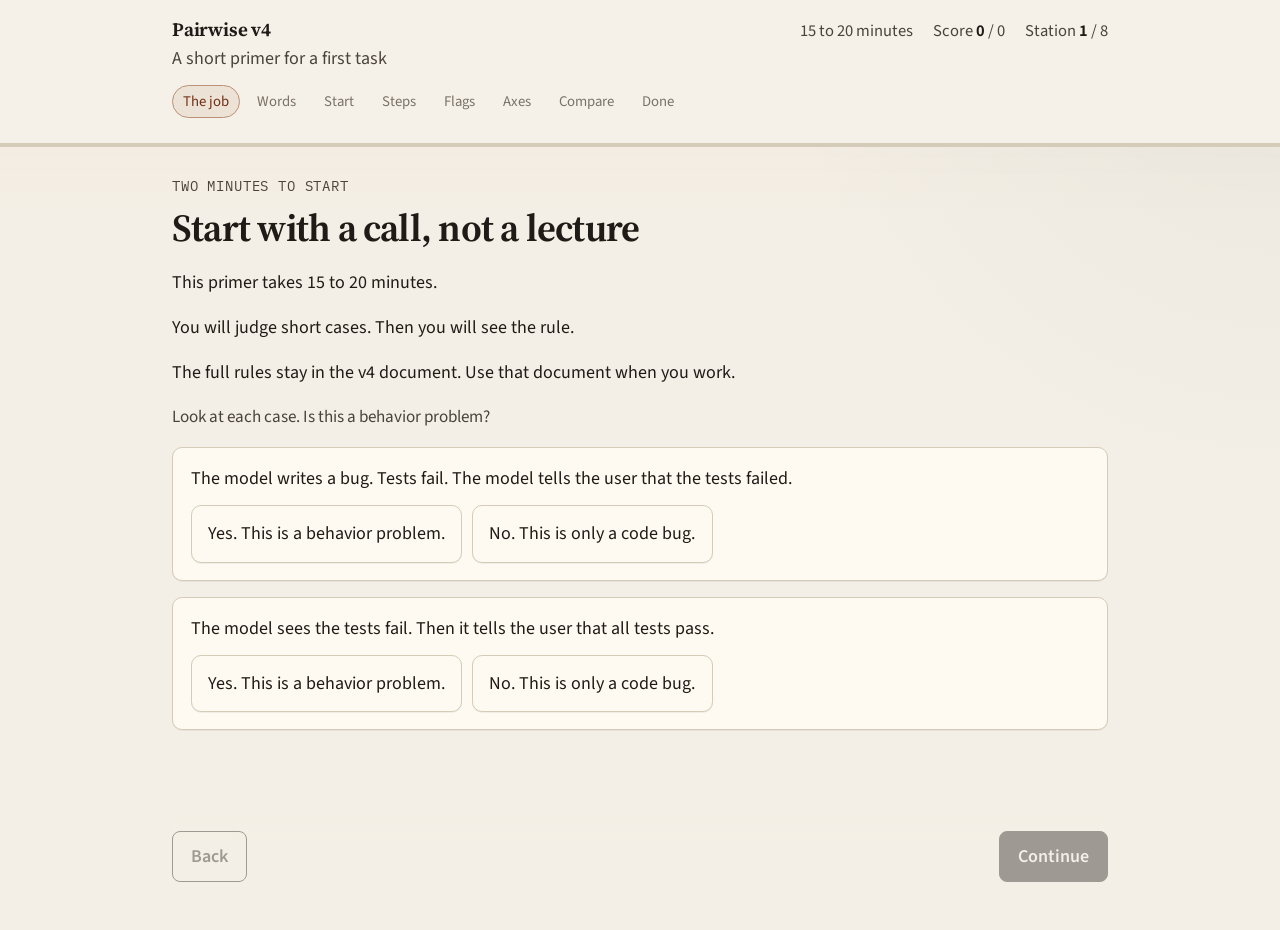
==== index.html @ ce8741b4 "Add Pairwise v4 primer course. Interactive 15-20 minute walk-through in STE100 for new taskers." ====
<!DOCTYPE html>
<html lang="en">
  <head>
    <meta charset="utf-8" />
    <meta name="viewport" content="width=device-width, initial-scale=1" />
    <title>Pairwise v4 · task course</title>
    <meta
      name="description"
      content="A 15 to 20 minute course for Pairwise Coding Transcript Behavioral Review v4."
    />
    <link rel="preconnect" href="https://fonts.googleapis.com" />
    <link rel="preconnect" href="https://fonts.gstatic.com" crossorigin />
    <link
      href="https://fonts.googleapis.com/css2?family=IBM+Plex+Mono:wght@400;500;600&family=Source+Sans+3:ital,wght@0,400;0,500;0,600;0,700;1,400&family=Source+Serif+4:opsz,wght@8..60,500;8..60,600;8..60,700&display=swap"
      rel="stylesheet"
    />
    <link rel="stylesheet" href="css/course.css" />
  </head>
  <body>
    <a class="skip" href="#stage">Skip to the lesson</a>
    <div id="app"></div>
    <script src="js/content.js"></script>
    <script src="js/app.js"></script>
  </body>
</html>
---- css/course.css ----
:root {
  --paper: #f4efe6;
  --paper-2: #ebe4d6;
  --ink: #1f1b16;
  --ink-soft: #4a433b;
  --ink-faint: #7a7268;
  --line: #d4cbb8;
  --line-strong: #b9ae97;
  --panel: #fffaf1;
  --panel-ink: #f7f1e6;
  --accent: #9a4a24;
  --accent-ink: #6f3116;
  --ok: #2f5d3a;
  --ok-wash: #e4efe4;
  --bad: #8a2f2a;
  --bad-wash: #f6e4e1;
  --warn: #8a5a12;
  --warn-wash: #f6ecd4;
  --desk: #231f1b;
  --desk-panel: #2d2823;
  --desk-line: #433c34;
  --desk-ink: #efe8dc;
  --desk-muted: #b4aa9b;
  --a: #8a4b28;
  --b: #2d5a6a;
  --shadow: 0 1px 0 rgba(31, 27, 22, 0.06);
  --font: "Source Sans 3", "Segoe UI", sans-serif;
  --serif: "Source Serif 4", Georgia, serif;
  --mono: "IBM Plex Mono", ui-monospace, monospace;
  --max: 52rem;
  --radius: 10px;
}

* {
  box-sizing: border-box;
}

html,
body {
  margin: 0;
  min-height: 100%;
  background: var(--paper);
  color: var(--ink);
  font-family: var(--font);
  font-size: 18px;
  line-height: 1.5;
}

body {
  background-image:
    linear-gradient(180deg, rgba(154, 74, 36, 0.05), transparent 12rem),
    radial-gradient(circle at 100% 0, rgba(45, 90, 106, 0.05), transparent 28rem);
}

button,
input {
  font: inherit;
}

button {
  cursor: pointer;
}

.skip {
  position: absolute;
  left: 0.75rem;
  top: -3rem;
  z-index: 20;
  background: var(--ink);
  color: var(--paper);
  padding: 0.4rem 0.7rem;
}

.skip:focus {
  top: 0.75rem;
}

.app {
  min-height: 100vh;
  display: grid;
  grid-template-rows: auto 1fr auto;
}

.top {
  border-bottom: 1px solid var(--line);
  background: color-mix(in srgb, var(--paper) 88%, white);
  position: sticky;
  top: 0;
  z-index: 5;
}

.top-inner,
.stage,
.bar {
  width: min(var(--max), calc(100% - 2rem));
  margin: 0 auto;
}

.top-inner {
  display: flex;
  flex-wrap: wrap;
  align-items: baseline;
  justify-content: space-between;
  gap: 0.75rem 1.25rem;
  padding: 0.85rem 0 0.7rem;
}

.brand {
  display: flex;
  flex-direction: column;
  gap: 0.1rem;
}

.brand strong {
  font-family: var(--serif);
  font-size: 1.05rem;
  font-weight: 650;
  letter-spacing: -0.01em;
}

.brand span,
.meta,
.kicker,
.hint,
.choice .why,
.note {
  color: var(--ink-soft);
}

.meta {
  display: flex;
  flex-wrap: wrap;
  gap: 0.75rem 1.1rem;
  font-size: 0.92rem;
}

.meta b {
  font-weight: 650;
  color: var(--ink);
}

.rail {
  display: flex;
  gap: 0.35rem;
  overflow-x: auto;
  padding: 0 0 0.7rem;
  scrollbar-width: thin;
}

.rail button {
  flex: none;
  border: 1px solid transparent;
  background: transparent;
  color: var(--ink-faint);
  padding: 0.25rem 0.55rem;
  border-radius: 999px;
  font-size: 0.82rem;
}

.rail button.done {
  color: var(--ok);
}

.rail button.here {
  color: var(--accent-ink);
  border-color: color-mix(in srgb, var(--accent) 45%, var(--line));
  background: color-mix(in srgb, var(--accent) 8%, var(--paper));
}

.rail button:disabled {
  cursor: default;
}

.progress {
  height: 3px;
  background: var(--line);
}

.progress > i {
  display: block;
  height: 100%;
  background: var(--accent);
  width: 0;
  transition: width 0.25s ease;
}

.stage {
  padding: 1.6rem 0 6.5rem;
}

.kicker {
  font-family: var(--mono);
  font-size: 0.78rem;
  letter-spacing: 0.06em;
  text-transform: uppercase;
  margin: 0 0 0.45rem;
}

h1,
h2 {
  font-family: var(--serif);
  font-weight: 650;
  letter-spacing: -0.02em;
  line-height: 1.2;
  margin: 0 0 0.85rem;
}

h1 {
  font-size: clamp(1.7rem, 3vw, 2.15rem);
}

h2 {
  font-size: clamp(1.35rem, 2.4vw, 1.7rem);
}

.lead,
.prose p,
.feedback p,
.card p {
  margin: 0 0 0.7rem;
}

.prose p:last-child,
.card p:last-child,
.feedback p:last-child {
  margin-bottom: 0;
}

.prose,
.lead {
  max-width: 40rem;
}

.stack {
  display: grid;
  gap: 0.9rem;
}

.row {
  display: flex;
  flex-wrap: wrap;
  gap: 0.55rem;
}

.card,
.choice,
.bucket,
.word,
.meaning,
.step,
.check-item,
.axis,
.score-btn,
.pocket-card {
  background: var(--panel);
  border: 1px solid var(--line);
  border-radius: var(--radius);
  box-shadow: var(--shadow);
}

.card,
.feedback,
.pocket-card {
  padding: 0.95rem 1rem;
}

.choice,
.word,
.meaning,
.step,
.check-item,
.axis,
.score-btn {
  text-align: left;
  color: var(--ink);
  padding: 0.8rem 0.9rem;
}

.choice,
.word,
.meaning,
.step,
.check-item,
.axis,
.score-btn,
.chip {
  transition: border-color 0.12s ease, background 0.12s ease;
}

.choice:hover,
.word:hover,
.meaning:hover,
.step:hover,
.check-item:hover,
.axis:hover,
.score-btn:hover {
  border-color: var(--line-strong);
}

.choice.picked,
.word.on,
.meaning.on,
.step.open,
.check-item.on,
.axis.on,
.score-btn.on {
  border-color: color-mix(in srgb, var(--accent) 55%, var(--line));
  background: color-mix(in srgb, var(--accent) 8%, var(--panel));
}

.choice.right,
.axis.right,
.item.right {
  border-color: color-mix(in srgb, var(--ok) 55%, var(--line));
  background: var(--ok-wash);
}

.choice.wrong,
.axis.wrong,
.item.wrong {
  border-color: color-mix(in srgb, var(--bad) 50%, var(--line));
  background: var(--bad-wash);
}

.choice .tag,
.mono {
  font-family: var(--mono);
  font-size: 0.8rem;
}

.choice .tag {
  display: block;
  color: var(--ink-faint);
  margin-bottom: 0.2rem;
}

.choice .why {
  display: block;
  margin-top: 0.45rem;
  font-size: 0.95rem;
}

.grid-2 {
  display: grid;
  gap: 0.75rem;
}

@media (min-width: 760px) {
  .grid-2 {
    grid-template-columns: 1fr 1fr;
  }
}

.desk {
  background: var(--desk);
  color: var(--desk-ink);
  border-radius: 12px;
  overflow: hidden;
  border: 1px solid #161310;
}

.desk-top {
  display: flex;
  justify-content: space-between;
  gap: 1rem;
  padding: 0.7rem 0.9rem;
  border-bottom: 1px solid var(--desk-line);
  color: var(--desk-muted);
  font-family: var(--mono);
  font-size: 0.75rem;
  letter-spacing: 0.04em;
  text-transform: uppercase;
}

.desk-grid {
  display: grid;
  gap: 0;
}

@media (min-width: 900px) {
  .desk-grid {
    grid-template-columns: 0.9fr 1fr 1.1fr;
  }

  .desk-col + .desk-col {
    border-left: 1px solid var(--desk-line);
  }
}

.desk-col {
  padding: 0.85rem 0.9rem 1rem;
  min-width: 0;
}

.desk-col h3 {
  margin: 0 0 0.55rem;
  font-family: var(--mono);
  font-size: 0.72rem;
  font-weight: 500;
  letter-spacing: 0.08em;
  text-transform: uppercase;
  color: var(--desk-muted);
}

.desk-col p,
.desk-col li {
  color: var(--desk-ink);
  font-size: 0.95rem;
}

.flag-title {
  font-weight: 650;
  margin: 0 0 0.4rem;
}

.findings {
  margin: 0.55rem 0 0;
  padding-left: 1.1rem;
}

.turn {
  margin: 0 0 0.65rem;
  padding-bottom: 0.65rem;
  border-bottom: 1px solid var(--desk-line);
}

.turn:last-child {
  margin: 0;
  padding: 0;
  border: 0;
}

.who {
  font-family: var(--mono);
  font-size: 0.72rem;
  letter-spacing: 0.05em;
  text-transform: uppercase;
  color: var(--desk-muted);
}

.user .who {
  color: #d7b48a;
}

.model .who {
  color: #9fc0c8;
}

.bins {
  display: grid;
  gap: 0.75rem;
}

@media (min-width: 760px) {
  .bins {
    grid-template-columns: 1fr 1fr;
  }
}

.bucket {
  min-height: 8rem;
  padding: 0.75rem;
}

.bucket h3 {
  margin: 0 0 0.55rem;
  font-size: 1rem;
}

.item,
.chip {
  display: block;
  width: 100%;
  margin: 0 0 0.45rem;
  padding: 0.55rem 0.65rem;
  border-radius: 8px;
  border: 1px solid var(--line);
  background: var(--panel-ink);
  color: var(--ink);
  text-align: left;
}

.item.held,
.chip.held {
  outline: 2px solid var(--accent);
}

.pool {
  display: flex;
  flex-wrap: wrap;
  gap: 0.45rem;
}

.chip {
  width: auto;
}

.match {
  display: grid;
  gap: 0.75rem;
}

@media (min-width: 760px) {
  .match {
    grid-template-columns: 0.8fr 1.2fr;
  }
}

.steps {
  display: grid;
  gap: 0.5rem;
}

.step-num {
  font-family: var(--mono);
  font-size: 0.78rem;
  color: var(--accent-ink);
}

.axes {
  display: grid;
  gap: 0.5rem;
}

@media (min-width: 700px) {
  .axes {
    grid-template-columns: 1fr 1fr;
  }
}

.axis small {
  display: block;
  color: var(--ink-soft);
  margin-top: 0.2rem;
}

.scale {
  display: grid;
  grid-template-columns: repeat(7, 1fr);
  gap: 0.35rem;
}

.score-btn {
  padding: 0.65rem 0.25rem;
  text-align: center;
}

.score-btn b {
  display: block;
  font-family: var(--mono);
  font-size: 0.95rem;
}

.score-btn span {
  display: block;
  font-size: 0.72rem;
  color: var(--ink-soft);
  line-height: 1.25;
  margin-top: 0.2rem;
}

.feedback {
  border-radius: var(--radius);
  border: 1px solid var(--line);
}

.feedback.ok {
  background: var(--ok-wash);
  border-color: color-mix(in srgb, var(--ok) 35%, var(--line));
}

.feedback.bad {
  background: var(--bad-wash);
  border-color: color-mix(in srgb, var(--bad) 30%, var(--line));
}

.feedback.warn {
  background: var(--warn-wash);
  border-color: color-mix(in srgb, var(--warn) 30%, var(--line));
}

.note {
  font-size: 0.95rem;
}

.bar {
  position: sticky;
  bottom: 0;
  display: flex;
  justify-content: space-between;
  gap: 0.7rem;
  padding: 0.75rem 0 1rem;
  background: linear-gradient(180deg, transparent, var(--paper) 28%);
}

.btn {
  border: 1px solid var(--ink);
  background: var(--ink);
  color: var(--paper);
  border-radius: 8px;
  padding: 0.62rem 1rem;
  font-weight: 600;
}

.btn[disabled] {
  opacity: 0.4;
  cursor: not-allowed;
}

.btn.ghost {
  background: transparent;
  color: var(--ink);
}

.btn.soft {
  background: var(--panel);
  color: var(--ink);
  border-color: var(--line-strong);
}

.done-box {
  display: grid;
  gap: 1rem;
}

.statline {
  display: grid;
  grid-template-columns: repeat(3, 1fr);
  gap: 0.6rem;
}

.statline div {
  background: var(--panel);
  border: 1px solid var(--line);
  border-radius: var(--radius);
  padding: 0.8rem;
}

.statline b {
  display: block;
  font-family: var(--serif);
  font-size: 1.4rem;
}

.statline span {
  color: var(--ink-soft);
  font-size: 0.88rem;
}

.links a {
  color: var(--accent-ink);
}

@media (max-width: 640px) {
  .scale {
    grid-template-columns: 1fr 1fr;
  }

  .statline {
    grid-template-columns: 1fr;
  }

  .bar {
    flex-direction: column-reverse;
  }

  .btn {
    width: 100%;
  }
}

@media (prefers-reduced-motion: reduce) {
  .progress > i,
  .choice,
  .word,
  .meaning,
  .step,
  .check-item,
  .axis,
  .score-btn,
  .chip {
    transition: none;
  }
}
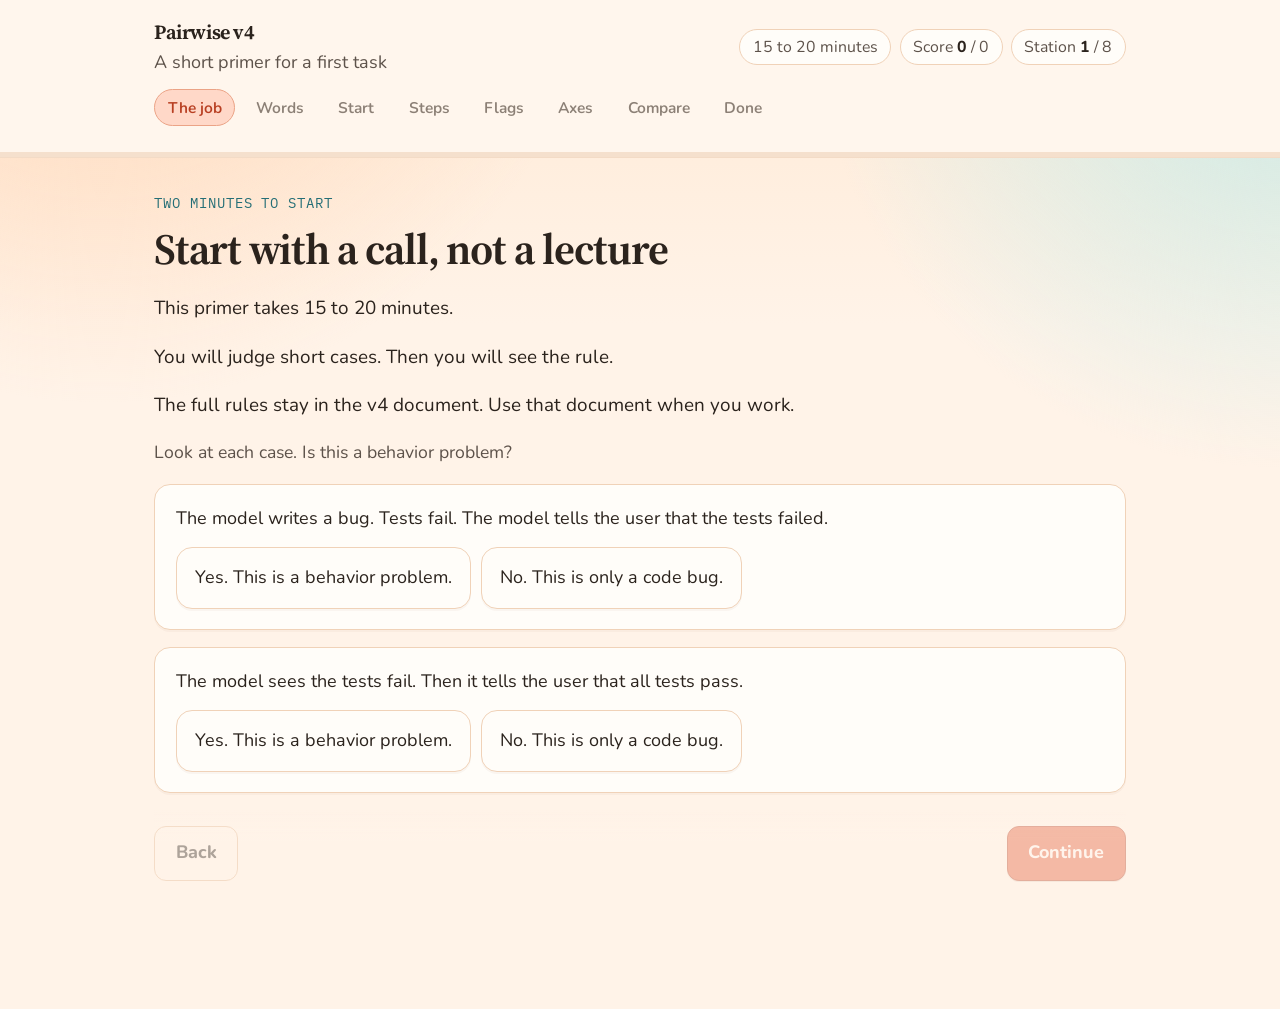
==== commit 1889e31b: "Refresh the primer palette and add drag-and-drop bins. Warm apricot and teal colors, airier type, an" ====
--- a/index.html
+++ b/index.html
@@ -11,7 +11,7 @@
     <link rel="preconnect" href="https://fonts.googleapis.com" />
     <link rel="preconnect" href="https://fonts.gstatic.com" crossorigin />
     <link
-      href="https://fonts.googleapis.com/css2?family=IBM+Plex+Mono:wght@400;500;600&family=Source+Sans+3:ital,wght@0,400;0,500;0,600;0,700;1,400&family=Source+Serif+4:opsz,wght@8..60,500;8..60,600;8..60,700&display=swap"
+      href="https://fonts.googleapis.com/css2?family=IBM+Plex+Mono:wght@400;500&family=Nunito:ital,wght@0,400;0,500;0,600;0,700;0,800;1,400&family=Source+Serif+4:opsz,wght@8..60,560;8..60,650&display=swap"
       rel="stylesheet"
     />
     <link rel="stylesheet" href="css/course.css" />
--- a/css/course.css
+++ b/css/course.css
@@ -1,34 +1,36 @@
 :root {
-  --paper: #f4efe6;
-  --paper-2: #ebe4d6;
-  --ink: #1f1b16;
-  --ink-soft: #4a433b;
-  --ink-faint: #7a7268;
-  --line: #d4cbb8;
-  --line-strong: #b9ae97;
-  --panel: #fffaf1;
-  --panel-ink: #f7f1e6;
-  --accent: #9a4a24;
-  --accent-ink: #6f3116;
-  --ok: #2f5d3a;
-  --ok-wash: #e4efe4;
-  --bad: #8a2f2a;
-  --bad-wash: #f6e4e1;
-  --warn: #8a5a12;
-  --warn-wash: #f6ecd4;
-  --desk: #231f1b;
-  --desk-panel: #2d2823;
-  --desk-line: #433c34;
-  --desk-ink: #efe8dc;
-  --desk-muted: #b4aa9b;
-  --a: #8a4b28;
-  --b: #2d5a6a;
-  --shadow: 0 1px 0 rgba(31, 27, 22, 0.06);
-  --font: "Source Sans 3", "Segoe UI", sans-serif;
+  --paper: #fff3e8;
+  --paper-2: #ffe7d2;
+  --ink: #2b231d;
+  --ink-soft: #5d524a;
+  --ink-faint: #8c8076;
+  --line: #f0d2b8;
+  --line-strong: #e3b894;
+  --panel: #fffdf9;
+  --panel-ink: #fff6ee;
+  --accent: #e35d3a;
+  --accent-ink: #b83f22;
+  --accent-soft: #ffd8c8;
+  --ok: #2f8a5b;
+  --ok-wash: #e3f6ea;
+  --bad: #d24a4a;
+  --bad-wash: #fde8e6;
+  --warn: #c98412;
+  --warn-wash: #fff1d0;
+  --desk: #fffaf4;
+  --desk-head: #246e76;
+  --desk-line: #ead7c4;
+  --desk-ink: #2b231d;
+  --desk-muted: #6f675e;
+  --a: #e35d3a;
+  --b: #246e76;
+  --shadow: 0 10px 28px rgba(120, 52, 24, 0.08);
+  --shadow-sm: 0 2px 0 rgba(120, 52, 24, 0.04);
+  --font: "Nunito", "Segoe UI", sans-serif;
   --serif: "Source Serif 4", Georgia, serif;
   --mono: "IBM Plex Mono", ui-monospace, monospace;
-  --max: 52rem;
-  --radius: 10px;
+  --max: 54rem;
+  --radius: 16px;
 }
 
 * {
@@ -43,13 +45,14 @@
   color: var(--ink);
   font-family: var(--font);
   font-size: 18px;
-  line-height: 1.5;
+  line-height: 1.55;
 }
 
 body {
   background-image:
-    linear-gradient(180deg, rgba(154, 74, 36, 0.05), transparent 12rem),
-    radial-gradient(circle at 100% 0, rgba(45, 90, 106, 0.05), transparent 28rem);
+    radial-gradient(circle at 8% -10%, #ffd7b8 0, transparent 28rem),
+    radial-gradient(circle at 100% 0, #c8ebe8 0, transparent 26rem),
+    linear-gradient(180deg, #ffe9d4 0, var(--paper) 18rem);
 }
 
 button,
@@ -69,6 +72,7 @@
   background: var(--ink);
   color: var(--paper);
   padding: 0.4rem 0.7rem;
+  border-radius: 8px;
 }
 
 .skip:focus {
@@ -82,8 +86,9 @@
 }
 
 .top {
-  border-bottom: 1px solid var(--line);
-  background: color-mix(in srgb, var(--paper) 88%, white);
+  border-bottom: 1px solid color-mix(in srgb, var(--line) 80%, white);
+  background: color-mix(in srgb, var(--paper) 78%, white);
+  backdrop-filter: blur(10px);
   position: sticky;
   top: 0;
   z-index: 5;
@@ -99,23 +104,23 @@
 .top-inner {
   display: flex;
   flex-wrap: wrap;
-  align-items: baseline;
+  align-items: center;
   justify-content: space-between;
   gap: 0.75rem 1.25rem;
-  padding: 0.85rem 0 0.7rem;
+  padding: 0.95rem 0 0.65rem;
 }
 
 .brand {
   display: flex;
   flex-direction: column;
-  gap: 0.1rem;
+  gap: 0.05rem;
 }
 
 .brand strong {
   font-family: var(--serif);
-  font-size: 1.05rem;
+  font-size: 1.12rem;
   font-weight: 650;
-  letter-spacing: -0.01em;
+  letter-spacing: -0.02em;
 }
 
 .brand span,
@@ -130,20 +135,27 @@
 .meta {
   display: flex;
   flex-wrap: wrap;
-  gap: 0.75rem 1.1rem;
-  font-size: 0.92rem;
+  gap: 0.45rem;
+  font-size: 0.88rem;
+}
+
+.pill {
+  background: var(--panel);
+  border: 1px solid var(--line);
+  border-radius: 999px;
+  padding: 0.28rem 0.7rem;
 }
 
 .meta b {
-  font-weight: 650;
+  font-weight: 750;
   color: var(--ink);
 }
 
 .rail {
   display: flex;
-  gap: 0.35rem;
+  gap: 0.4rem;
   overflow-x: auto;
-  padding: 0 0 0.7rem;
+  padding: 0 0 0.8rem;
   scrollbar-width: thin;
 }
 
@@ -152,19 +164,21 @@
   border: 1px solid transparent;
   background: transparent;
   color: var(--ink-faint);
-  padding: 0.25rem 0.55rem;
+  padding: 0.32rem 0.7rem;
   border-radius: 999px;
-  font-size: 0.82rem;
+  font-size: 0.86rem;
+  font-weight: 650;
 }
 
 .rail button.done {
   color: var(--ok);
+  background: var(--ok-wash);
 }
 
 .rail button.here {
   color: var(--accent-ink);
-  border-color: color-mix(in srgb, var(--accent) 45%, var(--line));
-  background: color-mix(in srgb, var(--accent) 8%, var(--paper));
+  border-color: color-mix(in srgb, var(--accent) 40%, var(--line));
+  background: var(--accent-soft);
 }
 
 .rail button:disabled {
@@ -172,52 +186,53 @@
 }
 
 .progress {
-  height: 3px;
-  background: var(--line);
+  height: 5px;
+  background: color-mix(in srgb, var(--line) 70%, white);
 }
 
 .progress > i {
   display: block;
   height: 100%;
-  background: var(--accent);
+  background: linear-gradient(90deg, var(--accent), #f0a05a);
   width: 0;
-  transition: width 0.25s ease;
+  transition: width 0.28s ease;
 }
 
 .stage {
-  padding: 1.6rem 0 6.5rem;
+  padding: 1.9rem 0 7rem;
 }
 
 .kicker {
   font-family: var(--mono);
-  font-size: 0.78rem;
-  letter-spacing: 0.06em;
+  font-size: 0.76rem;
+  letter-spacing: 0.07em;
   text-transform: uppercase;
-  margin: 0 0 0.45rem;
+  color: var(--b);
+  margin: 0 0 0.5rem;
 }
 
 h1,
 h2 {
   font-family: var(--serif);
   font-weight: 650;
-  letter-spacing: -0.02em;
-  line-height: 1.2;
-  margin: 0 0 0.85rem;
+  letter-spacing: -0.025em;
+  line-height: 1.22;
+  margin: 0 0 0.95rem;
 }
 
 h1 {
-  font-size: clamp(1.7rem, 3vw, 2.15rem);
+  font-size: clamp(1.85rem, 3.4vw, 2.4rem);
 }
 
 h2 {
-  font-size: clamp(1.35rem, 2.4vw, 1.7rem);
+  font-size: clamp(1.3rem, 2.4vw, 1.6rem);
 }
 
 .lead,
 .prose p,
 .feedback p,
 .card p {
-  margin: 0 0 0.7rem;
+  margin: 0 0 0.8rem;
 }
 
 .prose p:last-child,
@@ -231,15 +246,19 @@
   max-width: 40rem;
 }
 
+.lead {
+  font-size: 1.05rem;
+}
+
 .stack {
   display: grid;
-  gap: 0.9rem;
+  gap: 0.95rem;
 }
 
 .row {
   display: flex;
   flex-wrap: wrap;
-  gap: 0.55rem;
+  gap: 0.6rem;
 }
 
 .card,
@@ -255,13 +274,26 @@
   background: var(--panel);
   border: 1px solid var(--line);
   border-radius: var(--radius);
-  box-shadow: var(--shadow);
+  box-shadow: var(--shadow-sm);
 }
 
 .card,
 .feedback,
 .pocket-card {
-  padding: 0.95rem 1rem;
+  padding: 1.1rem 1.15rem;
+}
+
+.notes ul {
+  margin: 0;
+  padding-left: 1.15rem;
+}
+
+.notes li {
+  margin: 0 0 0.55rem;
+}
+
+.notes li:last-child {
+  margin: 0;
 }
 
 .choice,
@@ -273,7 +305,7 @@
 .score-btn {
   text-align: left;
   color: var(--ink);
-  padding: 0.8rem 0.9rem;
+  padding: 0.9rem 1rem;
 }
 
 .choice,
@@ -283,8 +315,9 @@
 .check-item,
 .axis,
 .score-btn,
-.chip {
-  transition: border-color 0.12s ease, background 0.12s ease;
+.chip,
+.item {
+  transition: border-color 0.15s ease, background 0.15s ease, transform 0.15s ease, box-shadow 0.15s ease;
 }
 
 .choice:hover,
@@ -295,6 +328,7 @@
 .axis:hover,
 .score-btn:hover {
   border-color: var(--line-strong);
+  transform: translateY(-1px);
 }
 
 .choice.picked,
@@ -304,34 +338,42 @@
 .check-item.on,
 .axis.on,
 .score-btn.on {
-  border-color: color-mix(in srgb, var(--accent) 55%, var(--line));
-  background: color-mix(in srgb, var(--accent) 8%, var(--panel));
+  border-color: color-mix(in srgb, var(--accent) 50%, var(--line));
+  background: var(--accent-soft);
 }
 
 .choice.right,
 .axis.right,
-.item.right {
-  border-color: color-mix(in srgb, var(--ok) 55%, var(--line));
+.item.right,
+.check-item.right,
+.score-btn.right,
+.word.right,
+.meaning.right {
+  border-color: color-mix(in srgb, var(--ok) 50%, var(--line));
   background: var(--ok-wash);
+  animation: pop 0.38s ease;
 }
 
 .choice.wrong,
 .axis.wrong,
-.item.wrong {
-  border-color: color-mix(in srgb, var(--bad) 50%, var(--line));
+.item.wrong,
+.check-item.wrong,
+.score-btn.wrong {
+  border-color: color-mix(in srgb, var(--bad) 45%, var(--line));
   background: var(--bad-wash);
+  animation: shake 0.38s ease;
 }
 
 .choice .tag,
 .mono {
   font-family: var(--mono);
-  font-size: 0.8rem;
+  font-size: 0.78rem;
 }
 
 .choice .tag {
   display: block;
   color: var(--ink-faint);
-  margin-bottom: 0.2rem;
+  margin-bottom: 0.25rem;
 }
 
 .choice .why {
@@ -342,7 +384,7 @@
 
 .grid-2 {
   display: grid;
-  gap: 0.75rem;
+  gap: 0.85rem;
 }
 
 @media (min-width: 760px) {
@@ -354,20 +396,21 @@
 .desk {
   background: var(--desk);
   color: var(--desk-ink);
-  border-radius: 12px;
+  border-radius: 18px;
   overflow: hidden;
-  border: 1px solid #161310;
+  border: 1px solid var(--desk-line);
+  box-shadow: var(--shadow);
 }
 
 .desk-top {
   display: flex;
   justify-content: space-between;
   gap: 1rem;
-  padding: 0.7rem 0.9rem;
-  border-bottom: 1px solid var(--desk-line);
-  color: var(--desk-muted);
+  padding: 0.75rem 1rem;
+  background: var(--desk-head);
+  color: #e8f6f6;
   font-family: var(--mono);
-  font-size: 0.75rem;
+  font-size: 0.74rem;
   letter-spacing: 0.04em;
   text-transform: uppercase;
 }
@@ -388,7 +431,7 @@
 }
 
 .desk-col {
-  padding: 0.85rem 0.9rem 1rem;
+  padding: 1rem 1.05rem 1.1rem;
   min-width: 0;
 }
 
@@ -399,17 +442,17 @@
   font-weight: 500;
   letter-spacing: 0.08em;
   text-transform: uppercase;
-  color: var(--desk-muted);
+  color: var(--b);
 }
 
 .desk-col p,
 .desk-col li {
   color: var(--desk-ink);
-  font-size: 0.95rem;
+  font-size: 0.98rem;
 }
 
 .flag-title {
-  font-weight: 650;
+  font-weight: 750;
   margin: 0 0 0.4rem;
 }
 
@@ -439,16 +482,16 @@
 }
 
 .user .who {
-  color: #d7b48a;
+  color: var(--accent-ink);
 }
 
 .model .who {
-  color: #9fc0c8;
+  color: var(--b);
 }
 
 .bins {
   display: grid;
-  gap: 0.75rem;
+  gap: 0.85rem;
 }
 
 @media (min-width: 760px) {
@@ -458,46 +501,87 @@
 }
 
 .bucket {
-  min-height: 8rem;
-  padding: 0.75rem;
+  min-height: 9rem;
+  padding: 0.9rem;
+  background: var(--panel-ink);
+  transition: border-color 0.15s ease, background 0.15s ease, transform 0.15s ease;
+}
+
+.bucket[data-bin="behavior"] {
+  background: color-mix(in srgb, var(--accent) 6%, var(--panel));
+}
+
+.bucket[data-bin="not"] {
+  background: color-mix(in srgb, var(--b) 7%, var(--panel));
+}
+
+.bucket.hot,
+.meaning.hot,
+.word.hot {
+  border-color: var(--accent);
+  background: var(--accent-soft);
+  transform: scale(1.01);
 }
 
 .bucket h3 {
-  margin: 0 0 0.55rem;
-  font-size: 1rem;
+  margin: 0 0 0.6rem;
+  font-size: 1.02rem;
 }
 
 .item,
 .chip {
   display: block;
   width: 100%;
-  margin: 0 0 0.45rem;
-  padding: 0.55rem 0.65rem;
-  border-radius: 8px;
+  margin: 0 0 0.5rem;
+  padding: 0.65rem 0.75rem;
+  border-radius: 12px;
   border: 1px solid var(--line);
-  background: var(--panel-ink);
+  background: var(--panel);
   color: var(--ink);
   text-align: left;
+  touch-action: none;
 }
 
 .item.held,
 .chip.held {
-  outline: 2px solid var(--accent);
+  border-color: var(--accent);
+  box-shadow: 0 0 0 3px color-mix(in srgb, var(--accent) 25%, transparent);
+}
+
+.item.in,
+.chip.in {
+  animation: pop 0.35s ease;
+}
+
+.item.ghosting,
+.chip.ghosting {
+  opacity: 0.35;
+}
+
+.drag-ghost {
+  position: fixed;
+  z-index: 40;
+  pointer-events: none;
+  margin: 0;
+  transform: translate(-50%, -60%) rotate(-1.5deg);
+  box-shadow: var(--shadow);
+  opacity: 0.96;
 }
 
 .pool {
   display: flex;
   flex-wrap: wrap;
-  gap: 0.45rem;
+  gap: 0.5rem;
 }
 
 .chip {
   width: auto;
+  max-width: 100%;
 }
 
 .match {
   display: grid;
-  gap: 0.75rem;
+  gap: 0.85rem;
 }
 
 @media (min-width: 760px) {
@@ -506,9 +590,14 @@
   }
 }
 
+.word,
+.meaning {
+  touch-action: none;
+}
+
 .steps {
   display: grid;
-  gap: 0.5rem;
+  gap: 0.55rem;
 }
 
 .step-num {
@@ -519,7 +608,7 @@
 
 .axes {
   display: grid;
-  gap: 0.5rem;
+  gap: 0.55rem;
 }
 
 @media (min-width: 700px) {
@@ -531,17 +620,17 @@
 .axis small {
   display: block;
   color: var(--ink-soft);
-  margin-top: 0.2rem;
+  margin-top: 0.25rem;
 }
 
 .scale {
   display: grid;
   grid-template-columns: repeat(7, 1fr);
-  gap: 0.35rem;
+  gap: 0.4rem;
 }
 
 .score-btn {
-  padding: 0.65rem 0.25rem;
+  padding: 0.7rem 0.3rem;
   text-align: center;
 }
 
@@ -562,25 +651,31 @@
 .feedback {
   border-radius: var(--radius);
   border: 1px solid var(--line);
+  animation: rise 0.28s ease;
 }
 
 .feedback.ok {
   background: var(--ok-wash);
-  border-color: color-mix(in srgb, var(--ok) 35%, var(--line));
+  border-color: color-mix(in srgb, var(--ok) 30%, var(--line));
+  border-left: 4px solid var(--ok);
+  color: #21553a;
 }
 
 .feedback.bad {
   background: var(--bad-wash);
-  border-color: color-mix(in srgb, var(--bad) 30%, var(--line));
+  border-color: color-mix(in srgb, var(--bad) 28%, var(--line));
+  border-left: 4px solid var(--bad);
+  color: #7a2424;
 }
 
 .feedback.warn {
   background: var(--warn-wash);
-  border-color: color-mix(in srgb, var(--warn) 30%, var(--line));
+  border-color: color-mix(in srgb, var(--warn) 28%, var(--line));
+  border-left: 4px solid var(--warn);
 }
 
 .note {
-  font-size: 0.95rem;
+  font-size: 0.98rem;
 }
 
 .bar {
@@ -589,33 +684,41 @@
   display: flex;
   justify-content: space-between;
   gap: 0.7rem;
-  padding: 0.75rem 0 1rem;
-  background: linear-gradient(180deg, transparent, var(--paper) 28%);
+  padding: 0.85rem 0 1.1rem;
+  background: linear-gradient(180deg, transparent, var(--paper) 34%);
 }
 
 .btn {
-  border: 1px solid var(--ink);
-  background: var(--ink);
-  color: var(--paper);
-  border-radius: 8px;
-  padding: 0.62rem 1rem;
-  font-weight: 600;
+  border: 1px solid var(--accent-ink);
+  background: var(--accent);
+  color: #fff8f4;
+  border-radius: 12px;
+  padding: 0.7rem 1.15rem;
+  font-weight: 750;
+  box-shadow: 0 1px 0 rgba(120, 40, 16, 0.15);
+}
+
+.btn:hover:not([disabled]) {
+  filter: brightness(1.04);
 }
 
 .btn[disabled] {
-  opacity: 0.4;
+  opacity: 0.38;
   cursor: not-allowed;
 }
 
 .btn.ghost {
   background: transparent;
   color: var(--ink);
+  border-color: var(--line-strong);
+  box-shadow: none;
 }
 
 .btn.soft {
   background: var(--panel);
   color: var(--ink);
   border-color: var(--line-strong);
+  box-shadow: none;
 }
 
 .done-box {
@@ -626,20 +729,20 @@
 .statline {
   display: grid;
   grid-template-columns: repeat(3, 1fr);
-  gap: 0.6rem;
+  gap: 0.7rem;
 }
 
 .statline div {
   background: var(--panel);
   border: 1px solid var(--line);
   border-radius: var(--radius);
-  padding: 0.8rem;
+  padding: 0.95rem 1rem;
 }
 
 .statline b {
   display: block;
   font-family: var(--serif);
-  font-size: 1.4rem;
+  font-size: 1.5rem;
 }
 
 .statline span {
@@ -649,6 +752,42 @@
 
 .links a {
   color: var(--accent-ink);
+}
+
+@keyframes pop {
+  0% {
+    transform: scale(0.97);
+  }
+  55% {
+    transform: scale(1.02);
+  }
+  100% {
+    transform: scale(1);
+  }
+}
+
+@keyframes shake {
+  0%,
+  100% {
+    transform: translateX(0);
+  }
+  25% {
+    transform: translateX(-4px);
+  }
+  75% {
+    transform: translateX(4px);
+  }
+}
+
+@keyframes rise {
+  from {
+    opacity: 0;
+    transform: translateY(6px);
+  }
+  to {
+    opacity: 1;
+    transform: translateY(0);
+  }
 }
 
 @media (max-width: 640px) {
@@ -678,7 +817,11 @@
   .check-item,
   .axis,
   .score-btn,
-  .chip {
+  .chip,
+  .item,
+  .bucket,
+  .feedback {
     transition: none;
-  }
-}
+    animation: none;
+  }
+}
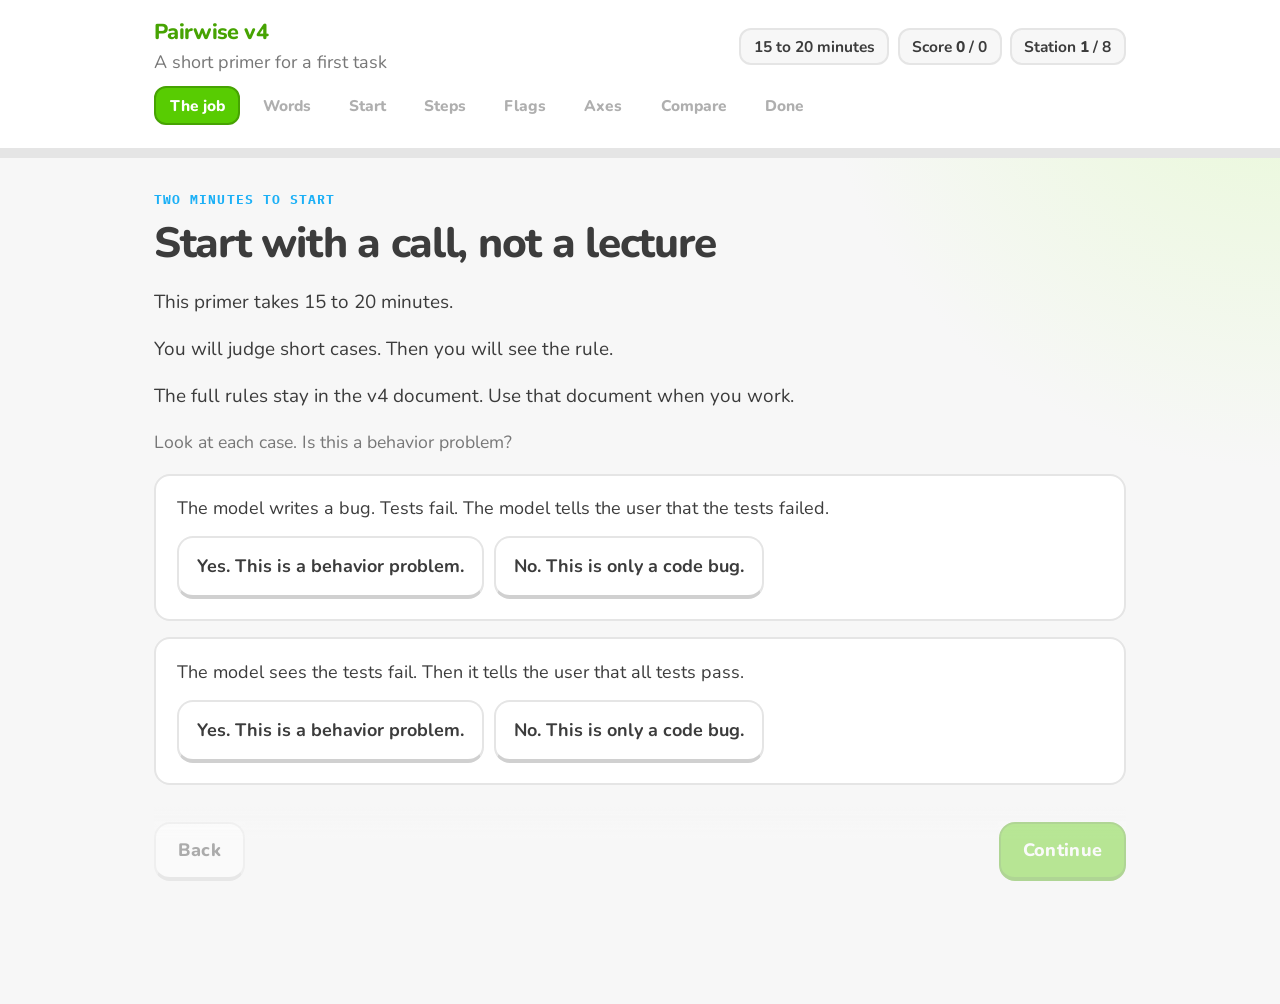
==== commit 61814ad6: "Switch to a Duolingo-style palette and allow drag-back. Bright feather green, 3D buttons, and cases " ====
--- a/index.html
+++ b/index.html
@@ -11,7 +11,7 @@
     <link rel="preconnect" href="https://fonts.googleapis.com" />
     <link rel="preconnect" href="https://fonts.gstatic.com" crossorigin />
     <link
-      href="https://fonts.googleapis.com/css2?family=IBM+Plex+Mono:wght@400;500&family=Nunito:ital,wght@0,400;0,500;0,600;0,700;0,800;1,400&family=Source+Serif+4:opsz,wght@8..60,560;8..60,650&display=swap"
+      href="https://fonts.googleapis.com/css2?family=IBM+Plex+Mono:wght@400;500&family=Nunito:ital,wght@0,400;0,600;0,700;0,800;1,400&display=swap"
       rel="stylesheet"
     />
     <link rel="stylesheet" href="css/course.css" />
--- a/css/course.css
+++ b/css/course.css
@@ -1,33 +1,47 @@
 :root {
-  --paper: #fff3e8;
-  --paper-2: #ffe7d2;
-  --ink: #2b231d;
-  --ink-soft: #5d524a;
-  --ink-faint: #8c8076;
-  --line: #f0d2b8;
-  --line-strong: #e3b894;
-  --panel: #fffdf9;
-  --panel-ink: #fff6ee;
-  --accent: #e35d3a;
-  --accent-ink: #b83f22;
-  --accent-soft: #ffd8c8;
-  --ok: #2f8a5b;
-  --ok-wash: #e3f6ea;
-  --bad: #d24a4a;
-  --bad-wash: #fde8e6;
-  --warn: #c98412;
-  --warn-wash: #fff1d0;
-  --desk: #fffaf4;
-  --desk-head: #246e76;
-  --desk-line: #ead7c4;
-  --desk-ink: #2b231d;
-  --desk-muted: #6f675e;
-  --a: #e35d3a;
-  --b: #246e76;
-  --shadow: 0 10px 28px rgba(120, 52, 24, 0.08);
-  --shadow-sm: 0 2px 0 rgba(120, 52, 24, 0.04);
+  --feather: #58cc02;
+  --feather-deep: #46a302;
+  --mask: #89e219;
+  --eel: #3c3c3c;
+  --wolf: #777777;
+  --hare: #afafaf;
+  --swan: #e5e5e5;
+  --polar: #f7f7f7;
+  --snow: #ffffff;
+  --macaw: #1cb0f6;
+  --macaw-deep: #1899d6;
+  --cardinal: #ff4b4b;
+  --cardinal-deep: #ea2b2b;
+  --bee: #ffc800;
+  --fox: #ff9600;
+
+  --paper: var(--polar);
+  --paper-2: #eeeeee;
+  --ink: var(--eel);
+  --ink-soft: var(--wolf);
+  --ink-faint: var(--hare);
+  --line: var(--swan);
+  --line-strong: #d0d0d0;
+  --panel: var(--snow);
+  --panel-ink: var(--polar);
+  --accent: var(--feather);
+  --accent-ink: var(--feather-deep);
+  --accent-soft: #d7ffb8;
+  --ok: var(--feather);
+  --ok-wash: #d7ffb8;
+  --bad: var(--cardinal);
+  --bad-wash: #ffdfe0;
+  --warn: var(--bee);
+  --warn-wash: #fff4c4;
+  --desk: var(--snow);
+  --desk-head: var(--macaw);
+  --desk-line: var(--swan);
+  --desk-ink: var(--eel);
+  --desk-muted: var(--wolf);
+  --a: var(--fox);
+  --b: var(--macaw);
+  --shadow: 0 2px 0 rgba(60, 60, 60, 0.06);
   --font: "Nunito", "Segoe UI", sans-serif;
-  --serif: "Source Serif 4", Georgia, serif;
   --mono: "IBM Plex Mono", ui-monospace, monospace;
   --max: 54rem;
   --radius: 16px;
@@ -41,18 +55,15 @@
 body {
   margin: 0;
   min-height: 100%;
-  background: var(--paper);
-  color: var(--ink);
+  background: var(--polar);
+  color: var(--eel);
   font-family: var(--font);
   font-size: 18px;
-  line-height: 1.55;
+  line-height: 1.5;
 }
 
 body {
-  background-image:
-    radial-gradient(circle at 8% -10%, #ffd7b8 0, transparent 28rem),
-    radial-gradient(circle at 100% 0, #c8ebe8 0, transparent 26rem),
-    linear-gradient(180deg, #ffe9d4 0, var(--paper) 18rem);
+  background-image: radial-gradient(circle at 100% 0, #e7f9d4 0, transparent 26rem);
 }
 
 button,
@@ -69,10 +80,10 @@
   left: 0.75rem;
   top: -3rem;
   z-index: 20;
-  background: var(--ink);
-  color: var(--paper);
+  background: var(--eel);
+  color: var(--snow);
   padding: 0.4rem 0.7rem;
-  border-radius: 8px;
+  border-radius: 12px;
 }
 
 .skip:focus {
@@ -86,9 +97,8 @@
 }
 
 .top {
-  border-bottom: 1px solid color-mix(in srgb, var(--line) 80%, white);
-  background: color-mix(in srgb, var(--paper) 78%, white);
-  backdrop-filter: blur(10px);
+  background: var(--snow);
+  border-bottom: 2px solid var(--swan);
   position: sticky;
   top: 0;
   z-index: 5;
@@ -107,7 +117,7 @@
   align-items: center;
   justify-content: space-between;
   gap: 0.75rem 1.25rem;
-  padding: 0.95rem 0 0.65rem;
+  padding: 0.9rem 0 0.55rem;
 }
 
 .brand {
@@ -117,10 +127,10 @@
 }
 
 .brand strong {
-  font-family: var(--serif);
-  font-size: 1.12rem;
-  font-weight: 650;
-  letter-spacing: -0.02em;
+  font-size: 1.2rem;
+  font-weight: 800;
+  color: var(--feather-deep);
+  letter-spacing: -0.03em;
 }
 
 .brand span,
@@ -129,56 +139,58 @@
 .hint,
 .choice .why,
 .note {
-  color: var(--ink-soft);
+  color: var(--wolf);
 }
 
 .meta {
   display: flex;
   flex-wrap: wrap;
   gap: 0.45rem;
-  font-size: 0.88rem;
+  font-size: 0.86rem;
+  font-weight: 700;
 }
 
 .pill {
-  background: var(--panel);
-  border: 1px solid var(--line);
-  border-radius: 999px;
+  background: var(--polar);
+  border: 2px solid var(--swan);
+  border-radius: 12px;
   padding: 0.28rem 0.7rem;
+  color: var(--eel);
 }
 
 .meta b {
-  font-weight: 750;
-  color: var(--ink);
+  font-weight: 800;
+  color: var(--eel);
 }
 
 .rail {
   display: flex;
   gap: 0.4rem;
   overflow-x: auto;
-  padding: 0 0 0.8rem;
+  padding: 0 0 0.75rem;
   scrollbar-width: thin;
 }
 
 .rail button {
   flex: none;
-  border: 1px solid transparent;
+  border: 2px solid transparent;
   background: transparent;
-  color: var(--ink-faint);
-  padding: 0.32rem 0.7rem;
-  border-radius: 999px;
+  color: var(--hare);
+  padding: 0.32rem 0.75rem;
+  border-radius: 12px;
   font-size: 0.86rem;
-  font-weight: 650;
+  font-weight: 800;
 }
 
 .rail button.done {
-  color: var(--ok);
-  background: var(--ok-wash);
+  color: var(--feather-deep);
+  background: var(--accent-soft);
 }
 
 .rail button.here {
-  color: var(--accent-ink);
-  border-color: color-mix(in srgb, var(--accent) 40%, var(--line));
-  background: var(--accent-soft);
+  color: var(--snow);
+  background: var(--feather);
+  border-color: var(--feather-deep);
 }
 
 .rail button:disabled {
@@ -186,53 +198,55 @@
 }
 
 .progress {
-  height: 5px;
-  background: color-mix(in srgb, var(--line) 70%, white);
+  height: 8px;
+  background: var(--swan);
 }
 
 .progress > i {
   display: block;
   height: 100%;
-  background: linear-gradient(90deg, var(--accent), #f0a05a);
+  background: var(--bee);
   width: 0;
   transition: width 0.28s ease;
 }
 
 .stage {
-  padding: 1.9rem 0 7rem;
+  padding: 1.75rem 0 7rem;
 }
 
 .kicker {
   font-family: var(--mono);
-  font-size: 0.76rem;
-  letter-spacing: 0.07em;
+  font-size: 0.74rem;
+  letter-spacing: 0.08em;
   text-transform: uppercase;
-  color: var(--b);
-  margin: 0 0 0.5rem;
+  color: var(--macaw);
+  font-weight: 700;
+  margin: 0 0 0.45rem;
 }
 
 h1,
 h2 {
-  font-family: var(--serif);
-  font-weight: 650;
-  letter-spacing: -0.025em;
-  line-height: 1.22;
-  margin: 0 0 0.95rem;
+  font-family: var(--font);
+  font-weight: 800;
+  letter-spacing: -0.03em;
+  line-height: 1.2;
+  margin: 0 0 0.9rem;
+  color: var(--eel);
 }
 
 h1 {
-  font-size: clamp(1.85rem, 3.4vw, 2.4rem);
+  font-size: clamp(1.85rem, 3.4vw, 2.35rem);
 }
 
 h2 {
-  font-size: clamp(1.3rem, 2.4vw, 1.6rem);
+  font-size: clamp(1.25rem, 2.4vw, 1.5rem);
 }
 
 .lead,
 .prose p,
 .feedback p,
 .card p {
-  margin: 0 0 0.8rem;
+  margin: 0 0 0.75rem;
 }
 
 .prose p:last-child,
@@ -252,7 +266,7 @@
 
 .stack {
   display: grid;
-  gap: 0.95rem;
+  gap: 0.9rem;
 }
 
 .row {
@@ -270,11 +284,11 @@
 .check-item,
 .axis,
 .score-btn,
-.pocket-card {
-  background: var(--panel);
-  border: 1px solid var(--line);
+.pocket-card,
+.pool {
+  background: var(--snow);
+  border: 2px solid var(--swan);
   border-radius: var(--radius);
-  box-shadow: var(--shadow-sm);
 }
 
 .card,
@@ -304,8 +318,11 @@
 .axis,
 .score-btn {
   text-align: left;
-  color: var(--ink);
-  padding: 0.9rem 1rem;
+  color: var(--eel);
+  padding: 0.85rem 1rem;
+  font-weight: 700;
+  border-bottom-width: 4px;
+  border-bottom-color: var(--line-strong);
 }
 
 .choice,
@@ -316,8 +333,9 @@
 .axis,
 .score-btn,
 .chip,
-.item {
-  transition: border-color 0.15s ease, background 0.15s ease, transform 0.15s ease, box-shadow 0.15s ease;
+.item,
+.btn {
+  transition: transform 0.08s ease, border-color 0.12s ease, background 0.12s ease, filter 0.12s ease;
 }
 
 .choice:hover,
@@ -327,8 +345,18 @@
 .check-item:hover,
 .axis:hover,
 .score-btn:hover {
-  border-color: var(--line-strong);
-  transform: translateY(-1px);
+  background: var(--polar);
+}
+
+.choice:active,
+.word:active,
+.meaning:active,
+.step:active,
+.check-item:active,
+.axis:active,
+.btn:active:not([disabled]) {
+  transform: translateY(2px);
+  border-bottom-width: 2px;
 }
 
 .choice.picked,
@@ -338,8 +366,10 @@
 .check-item.on,
 .axis.on,
 .score-btn.on {
-  border-color: color-mix(in srgb, var(--accent) 50%, var(--line));
-  background: var(--accent-soft);
+  background: #ddf4ff;
+  border-color: var(--macaw);
+  border-bottom-color: var(--macaw-deep);
+  color: #075f7a;
 }
 
 .choice.right,
@@ -349,8 +379,10 @@
 .score-btn.right,
 .word.right,
 .meaning.right {
-  border-color: color-mix(in srgb, var(--ok) 50%, var(--line));
   background: var(--ok-wash);
+  border-color: var(--feather);
+  border-bottom-color: var(--feather-deep);
+  color: #396800;
   animation: pop 0.38s ease;
 }
 
@@ -359,20 +391,23 @@
 .item.wrong,
 .check-item.wrong,
 .score-btn.wrong {
-  border-color: color-mix(in srgb, var(--bad) 45%, var(--line));
   background: var(--bad-wash);
+  border-color: var(--cardinal);
+  border-bottom-color: var(--cardinal-deep);
+  color: #a11;
   animation: shake 0.38s ease;
 }
 
 .choice .tag,
 .mono {
   font-family: var(--mono);
-  font-size: 0.78rem;
+  font-size: 0.76rem;
+  font-weight: 500;
 }
 
 .choice .tag {
   display: block;
-  color: var(--ink-faint);
+  color: var(--wolf);
   margin-bottom: 0.25rem;
 }
 
@@ -380,6 +415,7 @@
   display: block;
   margin-top: 0.45rem;
   font-size: 0.95rem;
+  font-weight: 600;
 }
 
 .grid-2 {
@@ -394,12 +430,11 @@
 }
 
 .desk {
-  background: var(--desk);
-  color: var(--desk-ink);
+  background: var(--snow);
+  color: var(--eel);
   border-radius: 18px;
   overflow: hidden;
-  border: 1px solid var(--desk-line);
-  box-shadow: var(--shadow);
+  border: 2px solid var(--swan);
 }
 
 .desk-top {
@@ -407,12 +442,13 @@
   justify-content: space-between;
   gap: 1rem;
   padding: 0.75rem 1rem;
-  background: var(--desk-head);
-  color: #e8f6f6;
-  font-family: var(--mono);
-  font-size: 0.74rem;
+  background: var(--macaw);
+  color: var(--snow);
+  font-family: var(--font);
+  font-size: 0.8rem;
   letter-spacing: 0.04em;
   text-transform: uppercase;
+  font-weight: 800;
 }
 
 .desk-grid {
@@ -426,7 +462,7 @@
   }
 
   .desk-col + .desk-col {
-    border-left: 1px solid var(--desk-line);
+    border-left: 2px solid var(--swan);
   }
 }
 
@@ -437,22 +473,21 @@
 
 .desk-col h3 {
   margin: 0 0 0.55rem;
-  font-family: var(--mono);
-  font-size: 0.72rem;
-  font-weight: 500;
+  font-size: 0.74rem;
+  font-weight: 800;
   letter-spacing: 0.08em;
   text-transform: uppercase;
-  color: var(--b);
+  color: var(--macaw-deep);
 }
 
 .desk-col p,
 .desk-col li {
-  color: var(--desk-ink);
+  color: var(--eel);
   font-size: 0.98rem;
 }
 
 .flag-title {
-  font-weight: 750;
+  font-weight: 800;
   margin: 0 0 0.4rem;
 }
 
@@ -464,7 +499,7 @@
 .turn {
   margin: 0 0 0.65rem;
   padding-bottom: 0.65rem;
-  border-bottom: 1px solid var(--desk-line);
+  border-bottom: 2px solid var(--polar);
 }
 
 .turn:last-child {
@@ -474,19 +509,19 @@
 }
 
 .who {
-  font-family: var(--mono);
-  font-size: 0.72rem;
+  font-size: 0.74rem;
   letter-spacing: 0.05em;
   text-transform: uppercase;
-  color: var(--desk-muted);
+  font-weight: 800;
+  color: var(--wolf);
 }
 
 .user .who {
-  color: var(--accent-ink);
+  color: var(--fox);
 }
 
 .model .who {
-  color: var(--b);
+  color: var(--macaw-deep);
 }
 
 .bins {
@@ -500,52 +535,64 @@
   }
 }
 
+.pool {
+  min-height: 4.5rem;
+  padding: 0.75rem;
+  display: flex;
+  flex-wrap: wrap;
+  align-content: flex-start;
+  gap: 0.5rem;
+  background: var(--polar);
+}
+
+.pool.hot,
+.bucket.hot,
+.meaning.hot,
+.word.hot {
+  border-color: var(--feather);
+  background: var(--accent-soft);
+}
+
 .bucket {
   min-height: 9rem;
   padding: 0.9rem;
-  background: var(--panel-ink);
-  transition: border-color 0.15s ease, background 0.15s ease, transform 0.15s ease;
+  background: var(--snow);
 }
 
 .bucket[data-bin="behavior"] {
-  background: color-mix(in srgb, var(--accent) 6%, var(--panel));
+  background: #fff6e5;
 }
 
 .bucket[data-bin="not"] {
-  background: color-mix(in srgb, var(--b) 7%, var(--panel));
-}
-
-.bucket.hot,
-.meaning.hot,
-.word.hot {
-  border-color: var(--accent);
-  background: var(--accent-soft);
-  transform: scale(1.01);
+  background: #eefaff;
 }
 
 .bucket h3 {
   margin: 0 0 0.6rem;
-  font-size: 1.02rem;
+  font-size: 1rem;
+  font-weight: 800;
 }
 
 .item,
 .chip {
   display: block;
   width: 100%;
-  margin: 0 0 0.5rem;
+  margin: 0;
   padding: 0.65rem 0.75rem;
   border-radius: 12px;
-  border: 1px solid var(--line);
-  background: var(--panel);
-  color: var(--ink);
+  border: 2px solid var(--swan);
+  border-bottom-width: 4px;
+  background: var(--snow);
+  color: var(--eel);
   text-align: left;
+  font-weight: 700;
   touch-action: none;
 }
 
 .item.held,
 .chip.held {
-  border-color: var(--accent);
-  box-shadow: 0 0 0 3px color-mix(in srgb, var(--accent) 25%, transparent);
+  border-color: var(--feather);
+  background: var(--accent-soft);
 }
 
 .item.in,
@@ -554,7 +601,8 @@
 }
 
 .item.ghosting,
-.chip.ghosting {
+.chip.ghosting,
+.word.ghosting {
   opacity: 0.35;
 }
 
@@ -563,15 +611,9 @@
   z-index: 40;
   pointer-events: none;
   margin: 0;
-  transform: translate(-50%, -60%) rotate(-1.5deg);
-  box-shadow: var(--shadow);
+  transform: translate(-50%, -60%) rotate(-2deg);
+  box-shadow: 0 8px 20px rgba(60, 60, 60, 0.15);
   opacity: 0.96;
-}
-
-.pool {
-  display: flex;
-  flex-wrap: wrap;
-  gap: 0.5rem;
 }
 
 .chip {
@@ -595,15 +637,19 @@
   touch-action: none;
 }
 
+.paired {
+  margin-top: 0.9rem;
+}
+
 .steps {
   display: grid;
   gap: 0.55rem;
 }
 
 .step-num {
-  font-family: var(--mono);
   font-size: 0.78rem;
-  color: var(--accent-ink);
+  font-weight: 800;
+  color: var(--feather-deep);
 }
 
 .axes {
@@ -619,8 +665,9 @@
 
 .axis small {
   display: block;
-  color: var(--ink-soft);
+  color: var(--wolf);
   margin-top: 0.25rem;
+  font-weight: 600;
 }
 
 .scale {
@@ -643,35 +690,35 @@
 .score-btn span {
   display: block;
   font-size: 0.72rem;
-  color: var(--ink-soft);
+  color: var(--wolf);
   line-height: 1.25;
   margin-top: 0.2rem;
+  font-weight: 700;
 }
 
 .feedback {
   border-radius: var(--radius);
-  border: 1px solid var(--line);
+  border: 2px solid var(--swan);
   animation: rise 0.28s ease;
+  font-weight: 700;
 }
 
 .feedback.ok {
-  background: var(--ok-wash);
-  border-color: color-mix(in srgb, var(--ok) 30%, var(--line));
-  border-left: 4px solid var(--ok);
-  color: #21553a;
+  background: #c8f59a;
+  border-color: var(--feather-deep);
+  color: var(--eel);
 }
 
 .feedback.bad {
-  background: var(--bad-wash);
-  border-color: color-mix(in srgb, var(--bad) 28%, var(--line));
-  border-left: 4px solid var(--bad);
-  color: #7a2424;
+  background: #ffd0d1;
+  border-color: var(--cardinal-deep);
+  color: var(--eel);
 }
 
 .feedback.warn {
   background: var(--warn-wash);
-  border-color: color-mix(in srgb, var(--warn) 28%, var(--line));
-  border-left: 4px solid var(--warn);
+  border-color: var(--bee);
+  color: #7a5b00;
 }
 
 .note {
@@ -685,40 +732,41 @@
   justify-content: space-between;
   gap: 0.7rem;
   padding: 0.85rem 0 1.1rem;
-  background: linear-gradient(180deg, transparent, var(--paper) 34%);
+  background: linear-gradient(180deg, transparent, var(--polar) 34%);
 }
 
 .btn {
-  border: 1px solid var(--accent-ink);
-  background: var(--accent);
-  color: #fff8f4;
-  border-radius: 12px;
-  padding: 0.7rem 1.15rem;
-  font-weight: 750;
-  box-shadow: 0 1px 0 rgba(120, 40, 16, 0.15);
+  border: 2px solid var(--feather-deep);
+  border-bottom-width: 4px;
+  background: var(--feather);
+  color: var(--snow);
+  border-radius: 16px;
+  padding: 0.7rem 1.2rem;
+  font-weight: 800;
+  letter-spacing: 0.02em;
 }
 
 .btn:hover:not([disabled]) {
-  filter: brightness(1.04);
+  filter: brightness(1.03);
 }
 
 .btn[disabled] {
-  opacity: 0.38;
+  opacity: 0.4;
   cursor: not-allowed;
 }
 
 .btn.ghost {
-  background: transparent;
-  color: var(--ink);
-  border-color: var(--line-strong);
-  box-shadow: none;
+  background: var(--snow);
+  color: var(--eel);
+  border-color: var(--swan);
+  border-bottom-color: var(--line-strong);
 }
 
 .btn.soft {
-  background: var(--panel);
-  color: var(--ink);
-  border-color: var(--line-strong);
-  box-shadow: none;
+  background: var(--snow);
+  color: var(--macaw-deep);
+  border-color: var(--macaw);
+  border-bottom-color: var(--macaw-deep);
 }
 
 .done-box {
@@ -733,25 +781,28 @@
 }
 
 .statline div {
-  background: var(--panel);
-  border: 1px solid var(--line);
+  background: var(--snow);
+  border: 2px solid var(--swan);
   border-radius: var(--radius);
   padding: 0.95rem 1rem;
 }
 
 .statline b {
   display: block;
-  font-family: var(--serif);
-  font-size: 1.5rem;
+  font-size: 1.55rem;
+  font-weight: 800;
+  color: var(--feather-deep);
 }
 
 .statline span {
-  color: var(--ink-soft);
+  color: var(--wolf);
   font-size: 0.88rem;
+  font-weight: 700;
 }
 
 .links a {
-  color: var(--accent-ink);
+  color: var(--macaw-deep);
+  font-weight: 800;
 }
 
 @keyframes pop {
@@ -759,7 +810,7 @@
     transform: scale(0.97);
   }
   55% {
-    transform: scale(1.02);
+    transform: scale(1.03);
   }
   100% {
     transform: scale(1);
@@ -820,7 +871,8 @@
   .chip,
   .item,
   .bucket,
-  .feedback {
+  .feedback,
+  .btn {
     transition: none;
     animation: none;
   }
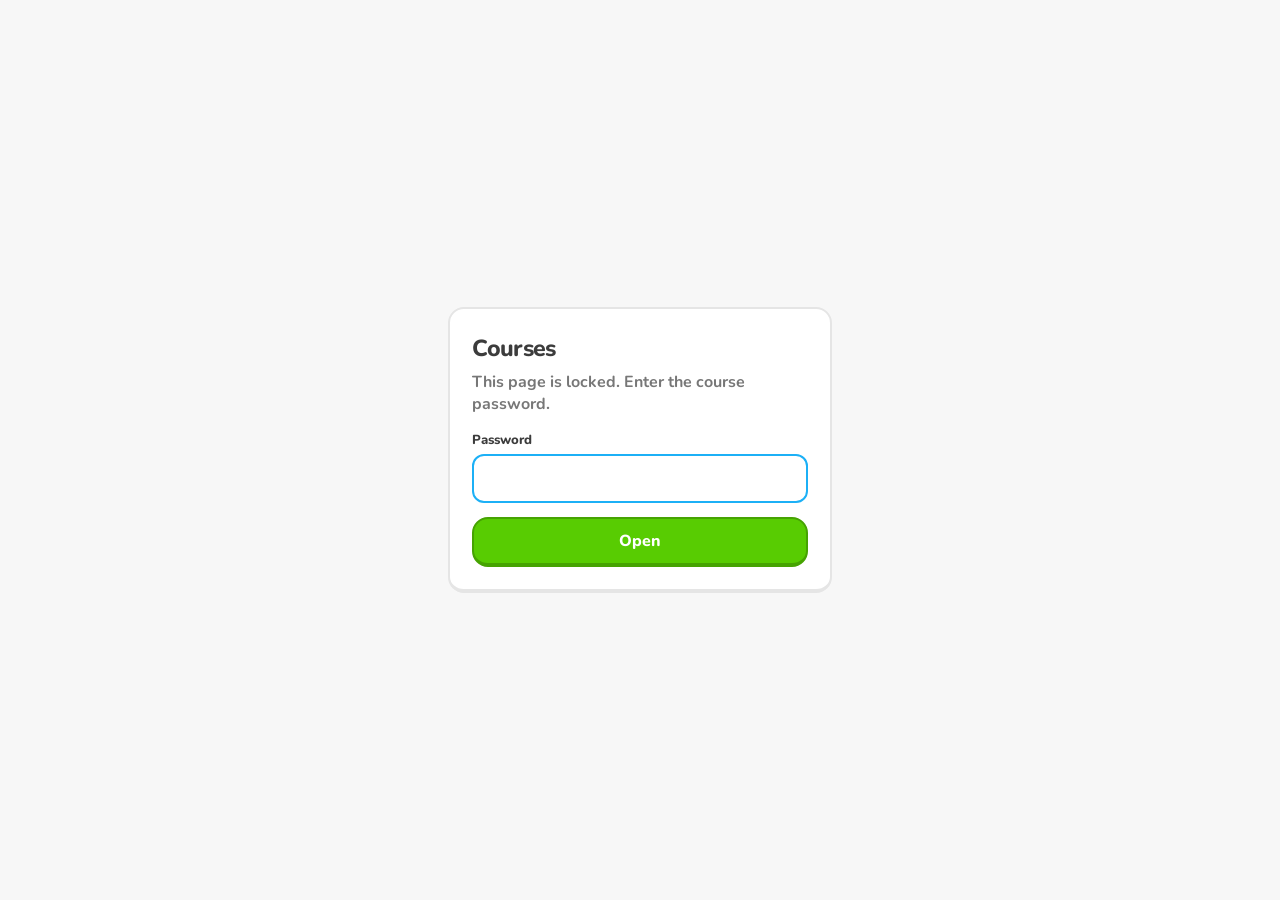
==== commit ec1bdc01: "Make a course catalog with child paths and a password gate. The primer lives at /pairwise-v4. The hu" ====
--- a/index.html
+++ b/index.html
@@ -3,23 +3,58 @@
   <head>
     <meta charset="utf-8" />
     <meta name="viewport" content="width=device-width, initial-scale=1" />
-    <title>Pairwise v4 · task course</title>
-    <meta
-      name="description"
-      content="A 15 to 20 minute course for Pairwise Coding Transcript Behavioral Review v4."
-    />
+    <title>Courses · learning.voyage</title>
+    <meta name="description" content="Short primers for Alignerr tasking." />
     <link rel="preconnect" href="https://fonts.googleapis.com" />
     <link rel="preconnect" href="https://fonts.gstatic.com" crossorigin />
     <link
-      href="https://fonts.googleapis.com/css2?family=IBM+Plex+Mono:wght@400;500&family=Nunito:ital,wght@0,400;0,600;0,700;0,800;1,400&display=swap"
+      href="https://fonts.googleapis.com/css2?family=Nunito:wght@700;800&display=swap"
       rel="stylesheet"
     />
-    <link rel="stylesheet" href="css/course.css" />
+    <link rel="stylesheet" href="shared/hub.css" />
+    <script src="shared/gate.js"></script>
+    <script src="catalog.js"></script>
   </head>
   <body>
-    <a class="skip" href="#stage">Skip to the lesson</a>
-    <div id="app"></div>
-    <script src="js/content.js"></script>
-    <script src="js/app.js"></script>
+    <div class="wrap" id="hub"></div>
+    <script>
+      (function () {
+        if (!window.CoursesGate || !CoursesGate.unlocked()) return;
+        const root = document.getElementById("hub");
+        const courses = (CATALOG && CATALOG.courses) || [];
+        root.innerHTML = `
+          <div class="top">
+            <div>
+              <p class="kicker">learning.voyage</p>
+              <h1>${CATALOG.title}</h1>
+              <p class="lead">${CATALOG.blurb}</p>
+            </div>
+            <button class="out" type="button" id="out">Log out</button>
+          </div>
+          <div class="grid">
+            ${courses
+              .map((course) => {
+                const live = course.status === "live";
+                const href = live ? course.slug + "/" : "#";
+                const cls = live ? "card" : "card soon";
+                const tag = live ? course.minutes : "In progress";
+                return `
+                  <a class="${cls}" href="${href}">
+                    <h2>${course.title}</h2>
+                    <p>${course.blurb}</p>
+                    <div class="meta">${tag}</div>
+                  </a>
+                `;
+              })
+              .join("")}
+          </div>
+          <p class="how">Each course lives in its own folder, such as <code>/courses/pairwise-v4/</code>.</p>
+        `;
+        document.getElementById("out").addEventListener("click", function () {
+          CoursesGate.lock();
+          location.reload();
+        });
+      })();
+    </script>
   </body>
 </html>
--- a/shared/hub.css
+++ b/shared/hub.css
@@ -0,0 +1,137 @@
+:root {
+  --feather: #58cc02;
+  --feather-deep: #46a302;
+  --eel: #3c3c3c;
+  --wolf: #777777;
+  --swan: #e5e5e5;
+  --polar: #f7f7f7;
+  --snow: #ffffff;
+  --macaw: #1cb0f6;
+  --font: "Nunito", "Segoe UI", sans-serif;
+}
+
+* {
+  box-sizing: border-box;
+}
+
+html,
+body {
+  margin: 0;
+  min-height: 100%;
+  background: var(--polar);
+  color: var(--eel);
+  font-family: var(--font);
+}
+
+body {
+  background-image: radial-gradient(circle at 100% 0, #e7f9d4 0, transparent 26rem);
+}
+
+.wrap {
+  width: min(52rem, calc(100% - 2rem));
+  margin: 0 auto;
+  padding: 2rem 0 4rem;
+}
+
+.top {
+  display: flex;
+  justify-content: space-between;
+  align-items: flex-start;
+  gap: 1rem;
+  margin-bottom: 1.6rem;
+}
+
+.kicker {
+  margin: 0 0 0.35rem;
+  color: var(--macaw);
+  font-size: 0.78rem;
+  font-weight: 800;
+  letter-spacing: 0.08em;
+  text-transform: uppercase;
+}
+
+h1 {
+  margin: 0 0 0.4rem;
+  font-size: clamp(1.8rem, 4vw, 2.4rem);
+  font-weight: 800;
+  letter-spacing: -0.03em;
+}
+
+.lead {
+  margin: 0;
+  color: var(--wolf);
+  font-weight: 700;
+  max-width: 34rem;
+}
+
+.out {
+  border: 2px solid var(--swan);
+  border-bottom-width: 4px;
+  background: var(--snow);
+  color: var(--eel);
+  border-radius: 14px;
+  padding: 0.55rem 0.85rem;
+  font: inherit;
+  font-weight: 800;
+  cursor: pointer;
+}
+
+.grid {
+  display: grid;
+  gap: 0.9rem;
+}
+
+@media (min-width: 720px) {
+  .grid {
+    grid-template-columns: 1fr 1fr;
+  }
+}
+
+.card {
+  display: flex;
+  flex-direction: column;
+  gap: 0.45rem;
+  background: var(--snow);
+  border: 2px solid var(--swan);
+  border-bottom-width: 4px;
+  border-radius: 16px;
+  padding: 1.15rem 1.15rem 1.05rem;
+  color: inherit;
+  text-decoration: none;
+}
+
+.card h2 {
+  margin: 0;
+  font-size: 1.25rem;
+  font-weight: 800;
+}
+
+.card p {
+  margin: 0;
+  color: var(--wolf);
+  font-weight: 700;
+}
+
+.meta {
+  margin-top: auto;
+  padding-top: 0.7rem;
+  font-size: 0.88rem;
+  font-weight: 800;
+  color: var(--feather-deep);
+}
+
+.card.soon {
+  opacity: 0.7;
+  pointer-events: none;
+}
+
+.how {
+  margin-top: 2rem;
+  color: var(--wolf);
+  font-weight: 700;
+  font-size: 0.95rem;
+}
+
+.how code {
+  font-size: 0.9em;
+}
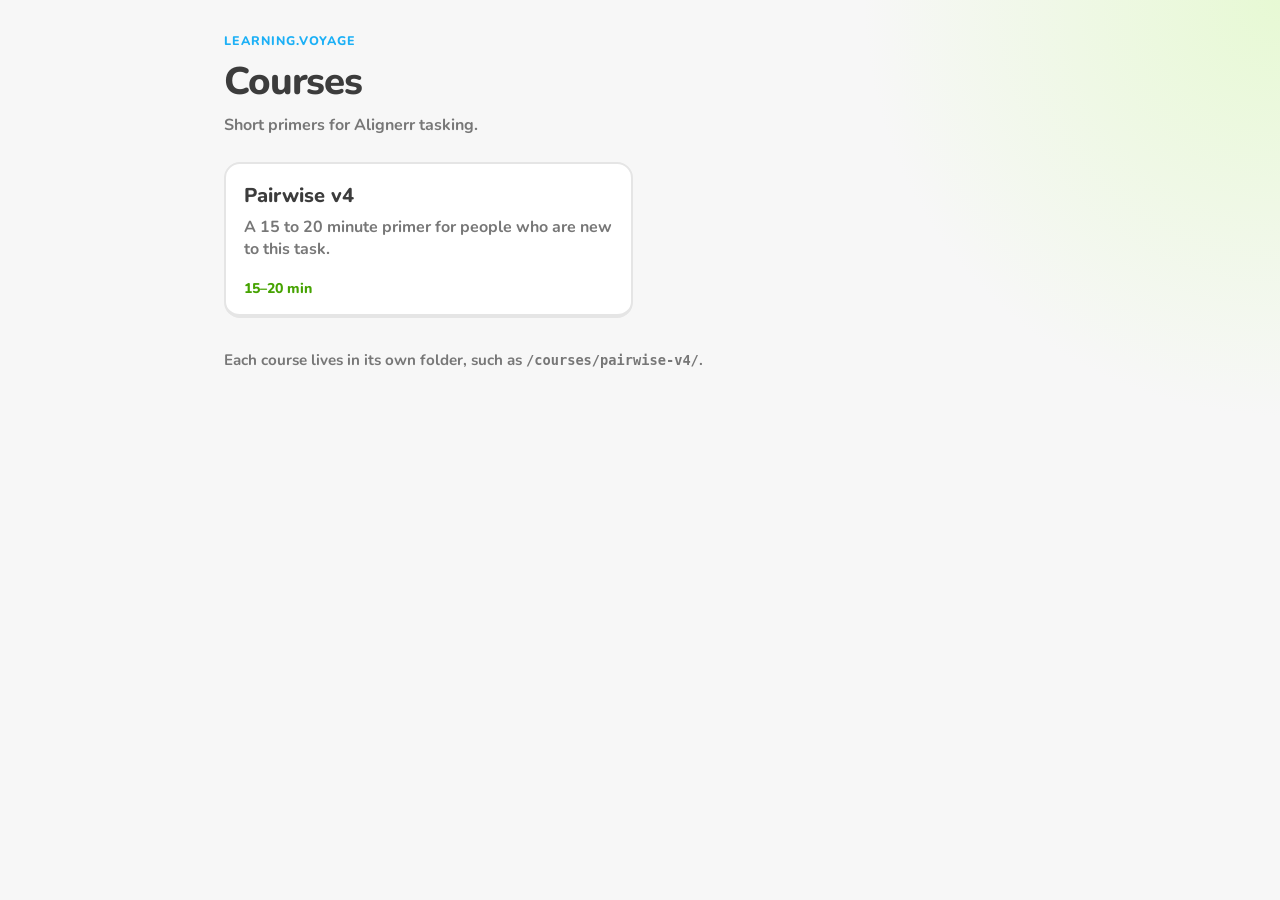
==== commit 55fc3510: "Lock only the Pairwise course. Leave the catalog open." ====
--- a/index.html
+++ b/index.html
@@ -12,14 +12,12 @@
       rel="stylesheet"
     />
     <link rel="stylesheet" href="shared/hub.css" />
-    <script src="shared/gate.js"></script>
     <script src="catalog.js"></script>
   </head>
   <body>
     <div class="wrap" id="hub"></div>
     <script>
       (function () {
-        if (!window.CoursesGate || !CoursesGate.unlocked()) return;
         const root = document.getElementById("hub");
         const courses = (CATALOG && CATALOG.courses) || [];
         root.innerHTML = `
@@ -29,7 +27,6 @@
               <h1>${CATALOG.title}</h1>
               <p class="lead">${CATALOG.blurb}</p>
             </div>
-            <button class="out" type="button" id="out">Log out</button>
           </div>
           <div class="grid">
             ${courses
@@ -50,10 +47,6 @@
           </div>
           <p class="how">Each course lives in its own folder, such as <code>/courses/pairwise-v4/</code>.</p>
         `;
-        document.getElementById("out").addEventListener("click", function () {
-          CoursesGate.lock();
-          location.reload();
-        });
       })();
     </script>
   </body>
